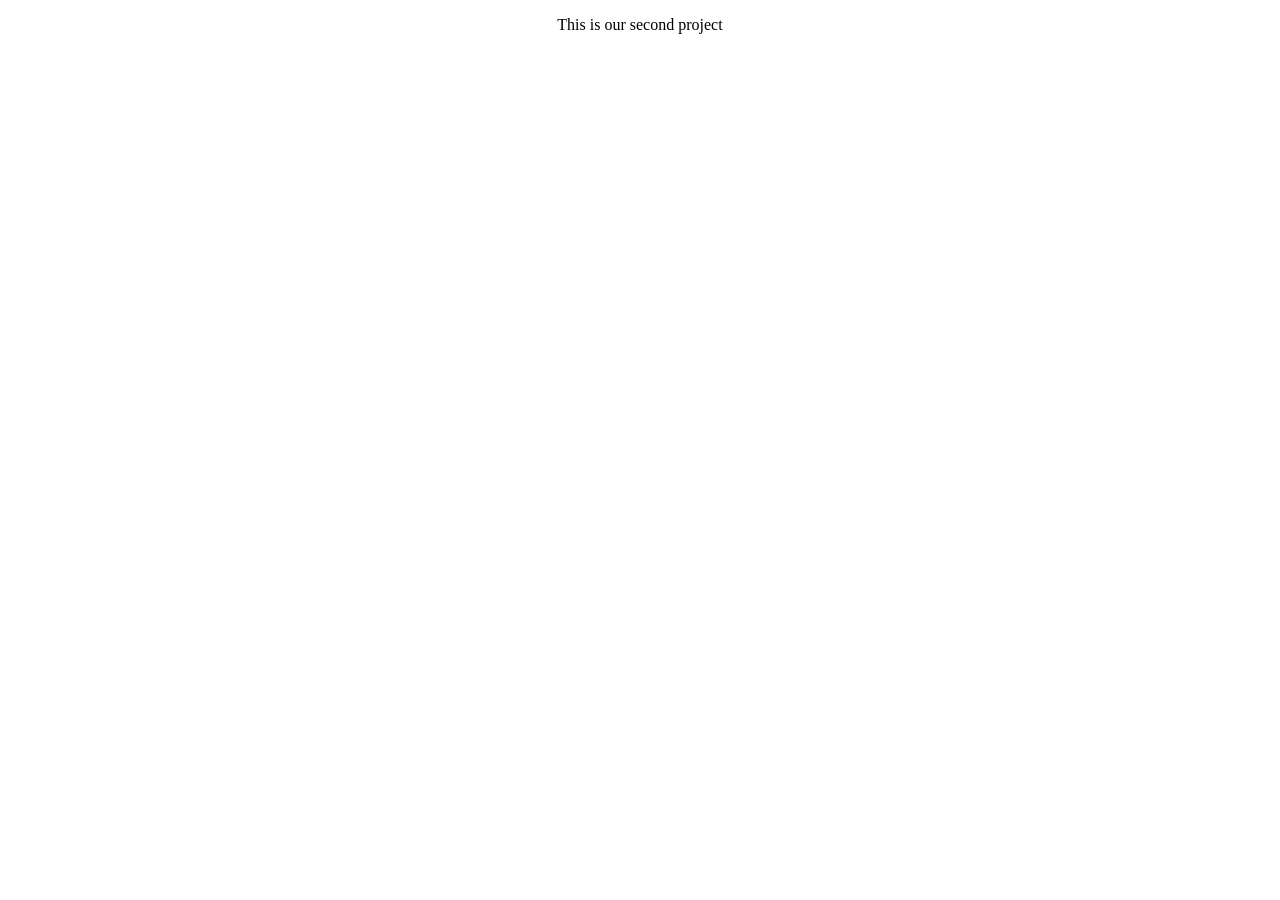
==== index.html @ d91df0c2 "Project2" ====
<!DOCTYPE html>
<html lang="en">
<head>
         <meta charset="UTF-8">
         <meta name="viewport" content="width=device-width, initial-scale=1.0">
         <title>Restarurant project</title>
         <style>
                  p{
                           color:black;
                           background-color: white;
                           text-align: center;
                          
                  }
         </style>
</head>
<body>
 <div class="Restarurant">
         <p>This is our second project </p>
 </div>  
</body>
</html>
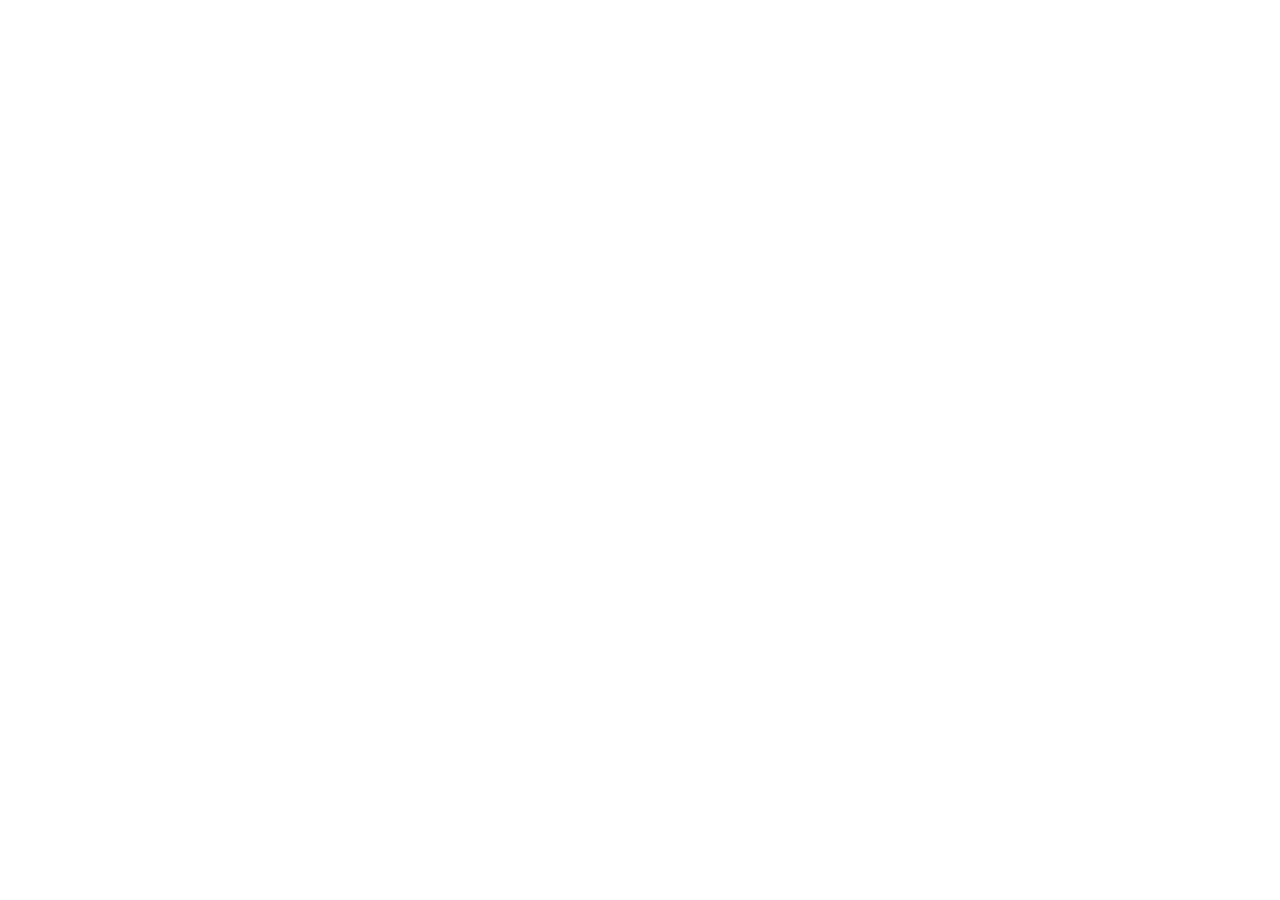
==== commit 48ab7b06: "css only" ====
--- a/index.html
+++ b/index.html
@@ -3,19 +3,13 @@
 <head>
          <meta charset="UTF-8">
          <meta name="viewport" content="width=device-width, initial-scale=1.0">
-         <title>Restarurant project</title>
-         <style>
-                  p{
-                           color:black;
-                           background-color: white;
-                           text-align: center;
-                          
-                  }
-         </style>
+         <title>Document</title>
+         <link rel="stylesheet" href="style.css">
+         <link rel="stylesheet" href="index.css">
+         
+        
 </head>
 <body>
- <div class="Restarurant">
-         <p>This is our second project </p>
- </div>  
+         
 </body>
 </html>
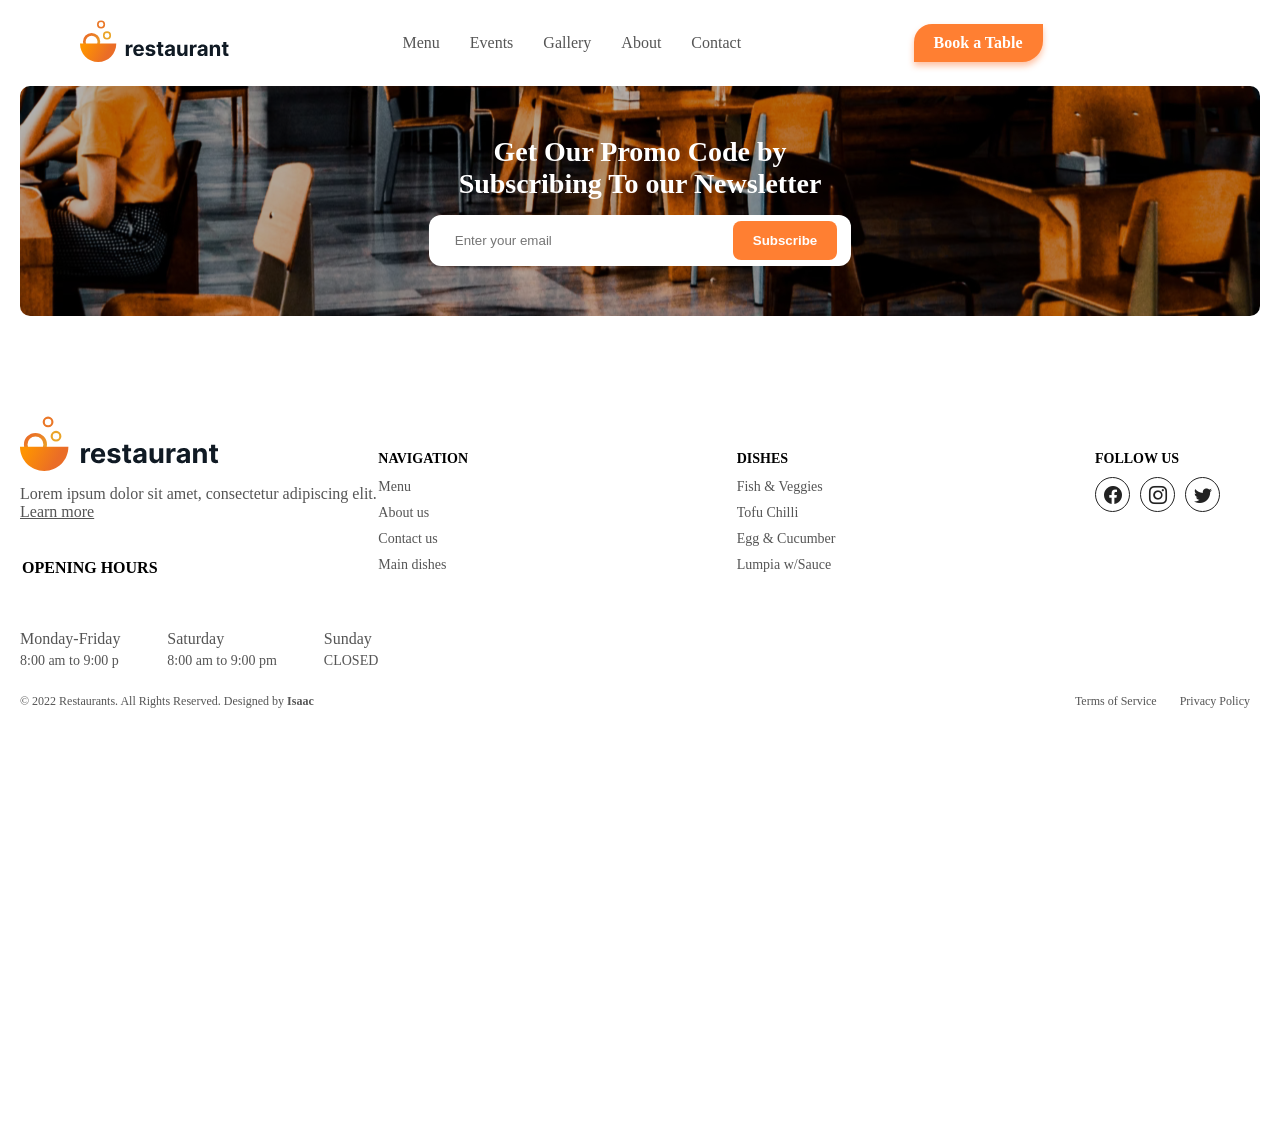
==== commit 6adba0da: "headerand footer" ====
--- a/index.html
+++ b/index.html
@@ -1,15 +1,142 @@
 <!DOCTYPE html>
 <html lang="en">
 <head>
-         <meta charset="UTF-8">
-         <meta name="viewport" content="width=device-width, initial-scale=1.0">
-         <title>Document</title>
-         <link rel="stylesheet" href="style.css">
-         <link rel="stylesheet" href="index.css">
-         
-        
+    <meta charset="UTF-8">
+    <meta name="viewport" content="width=device-width, initial-scale=1.0">
+    <title>Restaurant Landing Page</title>
+   <link rel="stylesheet" href="assests/css/index.css">
+   <link rel="stylesheet" href="assests/css/style.css">
+   <link rel="stylesheet" href="https://cdn.jsdelivr.net/npm/bootstrap-icons/font/bootstrap-icons.css">
+   <script src="main.js"></script>
+
+   
 </head>
 <body>
-         
-</body>
-</html>+
+    <!-- HEADER -->
+    <header>
+        <div class="logo"><img src="assests/images/main.svg" alt="Restaurant"></div>
+        <nav>
+            <ul class="nav-links">
+                <li><a href="#javascript:void(0)">Menu</a></li>
+                <li><a href="#javascript:void(0)">Events</a></li>
+                <li><a href="#javascript:void(0)">Gallery</a></li>
+                <li><a href="#javascript:void(0)">About</a></li>
+                <li><a href="#javascript:void(0)">Contact</a></li>
+            </ul>
+        </nav>
+        <a href="#javascript:void(0)" class="btn btn-primary">Book a Table</a>
+
+        <!--************ Mobile Menu Icon ke liye ************ -->
+        <div class="menu-icon">
+            <i class="fas fa-bars"></i>
+        </div>
+    </header>
+
+    <!-- ********styling the main section ********************* -->
+   <!-- <main class="container "> <section class="section1">
+    <div class="section1-content">
+        <h1>We provide the <br> best food for you</h1>
+        <p>Lorem ipsum dolor sit amet, consectetur adipiscing elit.</p>
+        <div class="btn">
+            <a href="#javascript:void(0)" class="btn btn-secondary">Menu</a>
+            <a href="#javascript:void(0)" class="btn btn-primary">Book a Table</a>
+        </div>
+        <div class="social-icons">
+            <i class="fab fa-facebook"></i>
+            <i class="fab fa-instagram"></i>
+            <i class="fab fa-twitter"></i>
+        </div>
+    </div>
+    <div class="section1-image">
+        <img src="assests/images/firstone.svg" alt="Restaurant Interior">
+    </div>
+</section>
+
+<section class="special-dishes">
+    <h2>Our Special Dishes</h2>
+    <p>Lorem ipsum dolor sit amet, consectetur adipiscing elit.</p>
+    <div class="dishes-container">
+        <div class="dish"><img src="assests/images/lumpiaandsauce.svg" alt="Dish 1"><span>$12</span></div>
+        <div class="dish"><img src="assests/images/fishandveggies.svg" alt="Dish 2"><span>$12</span></div>
+        <div class="dish"><img src="assests/images/tofuchilli.svg" alt="Dish 3"><span>$12</span></div>
+        <div class="dish"><img src="assests/images/eggandcucumber.svg" alt="Dish 3"><span>$12</span></div>
+    </div>
+</section>
+   </main>
+   ************************ footer ke liye  *******************************************-->
+
+            <footer class="footer-container"> 
+                <div class="advertise-content">
+                    <h2>Get Our Promo Code by <br> Subscribing To our Newsletter</h2>
+                    <form class="subscribe-form">
+                        <input type="email" placeholder="Enter your email" required>
+                        <button type="submit">Subscribe</button>
+                    </form>
+                </div>
+            </section>
+            <div class="footer-content">
+                <div class="footer-about">
+                    <img src="assests/images/main.svg" alt="Restaurant Logo" class="footer-logo">
+                    <p>Lorem ipsum dolor sit amet, consectetur adipiscing elit.  <a href="#javascript:void(0)">Learn more</a></p>
+                    
+                    <h4>OPENING HOURS</h4>
+                    <div class="opening-hours">
+                        <div>
+                            <p>Monday-Friday</p>
+                            <P2> 8:00 am to 9:00 p</P2>
+                        </div>
+                        <div>
+                            <p>Saturday</p> 
+                             <p2>8:00 am to 9:00 pm</p2> 
+                        </div>
+                        <div>
+                            <p>Sunday</p>
+                            <p2>CLOSED</p2> 
+                               
+                        </div>
+                    </div>
+                    
+            
+                </div>
+
+                <div class="footer-ele  footer-links">
+                    <h4>NAVIGATION</h4>
+                    <ul>
+                        <li><a href="#javascript:void(0)">Menu</a></li>
+                        <li><a href="#javascript:void(0)">About us</a></li>
+                        <li><a href="#javascript:void(0)">Contact us</a></li>
+                        <li><a href="#javascript:void(0)">Main dishes</a></li>
+                    </ul>
+                </div>
+    
+                <div class="footer-ele  footer-links">
+                    <h4>DISHES</h4>
+                    <ul>
+                        <li><a href="#javascript:void(0)">Fish & Veggies</a></li>
+                        <li><a href="#javascript:void(0)">Tofu Chilli</a></li>
+                        <li><a href="#javascript:void(0)">Egg & Cucumber</a></li>
+                        <li><a href="#javascript:void(0)">Lumpia w/Sauce</a></li>
+                    </ul>
+                </div>
+    
+                <div class="footer-ele  social">
+                    <h4>FOLLOW US</h4>
+                    <div class="social-icons">
+                        <i class="bi bi-facebook"></i>
+                        <i class="bi bi-instagram"></i>
+                        <i class="bi bi-twitter"></i>
+                    </div>
+                </div>
+            </div>
+            <div class="footer-paragraph">
+                <p>&copy; 2022 Restaurants. All Rights Reserved. Designed by <strong>Isaac</strong> </p>
+                <p>
+                    <a href="#javascript:void(0)">Terms of Service</a>  
+                    <a href="#javascript:void(0)">Privacy Policy</a>
+                </p>
+            </div>
+        </footer>
+    </div>
+    
+    
--- a/assests/css/index.css
+++ b/assests/css/index.css
@@ -0,0 +1,108 @@
+@import url('https://fonts.googleapis.com/css2?family=David+Libre:wght@400;500;700&family=Inter:wght@100;200;300;400;500;600;700;800;900&display=swap');
+
+*{
+         margin: 0;
+         padding: 0;
+         box-sizing: border-box;
+}
+:root{
+         
+                  --h1:70px;
+                  --h2:60px;
+                  --h3:50px;
+                 
+
+
+                  --p1:16px;
+                  --p2:13px;
+                  --p3:14px;
+                  --p4:21px;
+                  
+               /* use of font */
+                  --primary-font: 'Inter', sans-serif;  
+                  --secondary-font: 'David Libre', serif;
+                  /* styles for color  */
+                  --primary-color: #ff7f32;
+                  --secondary-color: #222;
+                  --accent-color: #fff;
+                  --background-color: #f8f8f8;
+                  --text-color: #555;
+                
+              }
+         
+/* style for headings  */
+h1{
+    font-size: var(--h1);
+    font-weight: 700;
+   
+}         
+h2{
+    font-size: var(--h2);
+    font-weight: 600;
+} 
+h3{
+    font-size: var(--h3);
+    font-weight: 700;
+}             
+h4{
+    font-size: var(--h4);
+    font-weight: 600;
+}  
+  
+
+
+ /* style for button */
+.btn {
+    padding: 10px 20px;
+    border-radius: var(--border-radius);
+    text-decoration: none;
+    font-weight: bold;
+}
+
+.btn-primary {
+    background-color: var(--primary-color);
+    color: var(--accent-color);
+}
+
+.btn-secondary {
+    background-color: var(--secondary-color);
+    color: var(--accent-color);
+}
+
+/* mobile view ke liye  */
+@media (max-width: 768px) {
+    .opening-hours {
+        flex-direction: column ;
+    }
+    header {
+        flex-direction: column;
+        padding: 10px 20px;
+    }
+
+    .nav-links {
+        flex-direction: column;
+        align-items: center;
+        gap: 10px;
+    }
+
+    .btn {
+        width: 100%;
+        text-align: center;
+    }
+}   
+/* Mobile ke liye */
+@media (max-width: 768px) {
+    .footer-content {
+        flex-direction: column;
+        text-align: center;
+    }
+
+    .footer-about img {
+        width: 100px;
+    }
+
+    .footer-paragraph {
+        flex-direction: column;
+        gap: 10px;
+    }
+}        
--- a/assests/css/style.css
+++ b/assests/css/style.css
@@ -0,0 +1,292 @@
+
+header {
+         display: flex;
+         justify-content: space-between;
+         align-items: center;
+         padding: 20px 80px;
+         background: var(--accent-color);
+         width: 100%;
+         top: 0;
+         left: 0;
+
+     }
+     
+     .logo img {
+         width: 150px;
+     }
+     
+     .nav-links {
+         display: flex;
+         list-style: none;
+     }
+     
+     .nav-links li {
+         margin: 0 15px;
+     }
+     
+     .nav-links a {
+         text-decoration: none;
+         color:var(--text-color);
+         font-size: 16px;
+         font-weight: 500;
+         transition: 0.3s;
+     }
+     
+     .nav-links a:hover {
+         color: var(--primary-color);
+     }
+     
+     .btn {
+         padding: 10px 20px;
+         text-decoration: none;
+         font-weight: 600;
+         border-radius: 18px 0px 21px 0px;
+         transition: 0.3s;
+     }
+     
+     .btn-primary {
+         background: var(--primary-color);
+         color:var(--accent-color);
+         box-shadow: 0px 4px 6px rgba(255, 103, 27, 0.4);
+     }
+     
+     .btn-primary:hover {
+         background: var(--primary-color);
+     }
+     
+     .btn-dark {
+         background: var(--secondary-color);
+         color:var(--accent-color);
+     }
+     
+     .btn-dark:hover {
+         background:var(--text-color);
+     }
+
+     /************************************* footer section************************** */
+/* Footer Main Container */
+footer{
+    padding-bottom: 400px;
+}
+.footer-container{
+    padding: 0 20px;
+    max-width: 1400px;
+    margin: 0 auto;
+
+}
+
+/*  Advertise Section */
+.advertise-content {
+    width: 100%;
+    height: 100%;
+    background: url('/assests/images/backgroundimg.svg') no-repeat center center/cover;
+    padding: 50px 20px;
+    text-align: center;
+    border-radius: 10px;
+    color: var(--accent-color);
+    display: flex;
+    justify-content: center;
+    align-items: center;
+    flex-direction: column;
+    
+}
+
+.advertise-content h2 {
+    font-size: 28px;
+    font-weight: bold;
+    margin-bottom: 15px;
+    
+   
+}
+/*  Subscription */
+.subscribe-form {
+    background: white;
+    padding: 6px 14px;
+    border-radius: 12px;
+    display: flex;
+    justify-content: center;
+    align-items: center;
+    gap: 10px;
+}
+
+.subscribe-form input {
+    padding: 12px;
+    width: 280px;
+    border: none;
+    border-radius: 20px;
+    outline: none;
+}
+
+.subscribe-form button {
+    background-color:var(--primary-color);
+    color:var(--accent-color);
+    padding: 12px 20px;
+    border: none;
+    border-radius: 8px;
+    font-weight: bold;
+    cursor: pointer;
+}
+
+/* **************** Footer Content ***************/
+.footer-content {
+    max-width: 1200px;
+    display: flex;
+    justify-content: space-between;
+    flex-wrap: wrap;
+     padding: 100px 0px; 
+     padding-bottom: 5px;
+    left: 600px;
+    overflow: hidden;
+}
+.footer-content::before{
+    content: '';
+    position: absolute;
+    background: url('/assests/images/footer1bg.svg');
+    width: 730px;
+    height: 600px;
+    top: 56%;
+    transform: rotate(-4deg);
+    background-position: center;
+    background-repeat: no-repeat;
+    background-size: contain;
+    right: 0;
+
+}
+
+
+/*******************  Footer About Section *********************/
+.footer-about {
+    flex: 1;
+    min-width: 250px;
+   
+
+}
+.footer-ele{
+    padding-top: 35px;
+}
+
+.footer-about img {
+    width: 200px;
+    margin-bottom: 10px;
+}
+.footer-about h4{
+    padding: 28px 2px;
+}
+.footer-about p {
+    font-size: 16px;
+    color: var(--text-color);
+    margin-bottom: 10px;
+}
+.footer-about p a{
+    color: var(--text-color);
+}
+.opening-hours {
+    display: flex;
+    justify-content: space-between;
+    gap: 8px;
+    padding: 20px 0;
+}
+
+.opening-hours h4 {
+    font-size: 16px;
+    font-weight: bold;
+    color:var(--secondary-color);
+    margin-bottom: 10px;
+}
+
+.opening-hours div {
+    font-size: 14px;
+    color:var(--text-color);
+}
+
+.opening-hours p {
+    margin: 5px 0;
+    font-weight: 400;
+}
+
+.opening-hours p span {
+    margin-right: 10px; 
+}
+
+.opening-hours p:last-child {
+    font-weight: bold;
+}
+
+
+
+
+/*  Footer Links */
+.footer-links {
+    flex: 1;
+    min-width: 180px;
+    padding-bottom: 35px;
+}
+
+.footer-links h4 {
+    font-size: 14px;
+    font-weight: bold;
+    margin-bottom: 10px;
+}
+
+.footer-links ul {
+    list-style: none;
+    padding: 0;
+}
+
+.footer-links ul li {
+    margin-bottom: 8px;
+}
+
+.footer-links ul li a {
+    text-decoration: none;
+    color: var(--text-color);
+    font-size: 14px;
+}
+
+/*  Social Media Icons */
+.footer-social {
+    flex: 1;
+    min-width: 150px;
+}
+
+.social h4 {
+    font-size: 14px;
+    font-weight: bold;
+    margin-bottom: 10px;
+}
+
+.social .social-icons {
+    display: flex;
+    gap: 10px;
+}
+
+.social i {
+    font-size: 18px;
+    border: 1px solid var(--secondary-color);
+    border-radius: 50%;
+    padding: 8px;
+    width: 35px;
+    height: 35px;
+    text-align: center;
+    line-height: 20px;
+    color: var(--secondary-color);
+    cursor: pointer;
+}
+
+/*  Footer Bottom */
+.footer-paragraph {
+    display: flex;
+   align-items: center;
+   justify-content: space-between;
+    font-size: 12px;
+    color: var(--text-color);
+    gap: 10px;
+    /* margin-bottom: 200px; */
+}
+
+.footer-paragraph a {
+    text-decoration: none;
+    color:var(--text-color);
+    margin: 0 10px;
+    gap: 80px;
+}
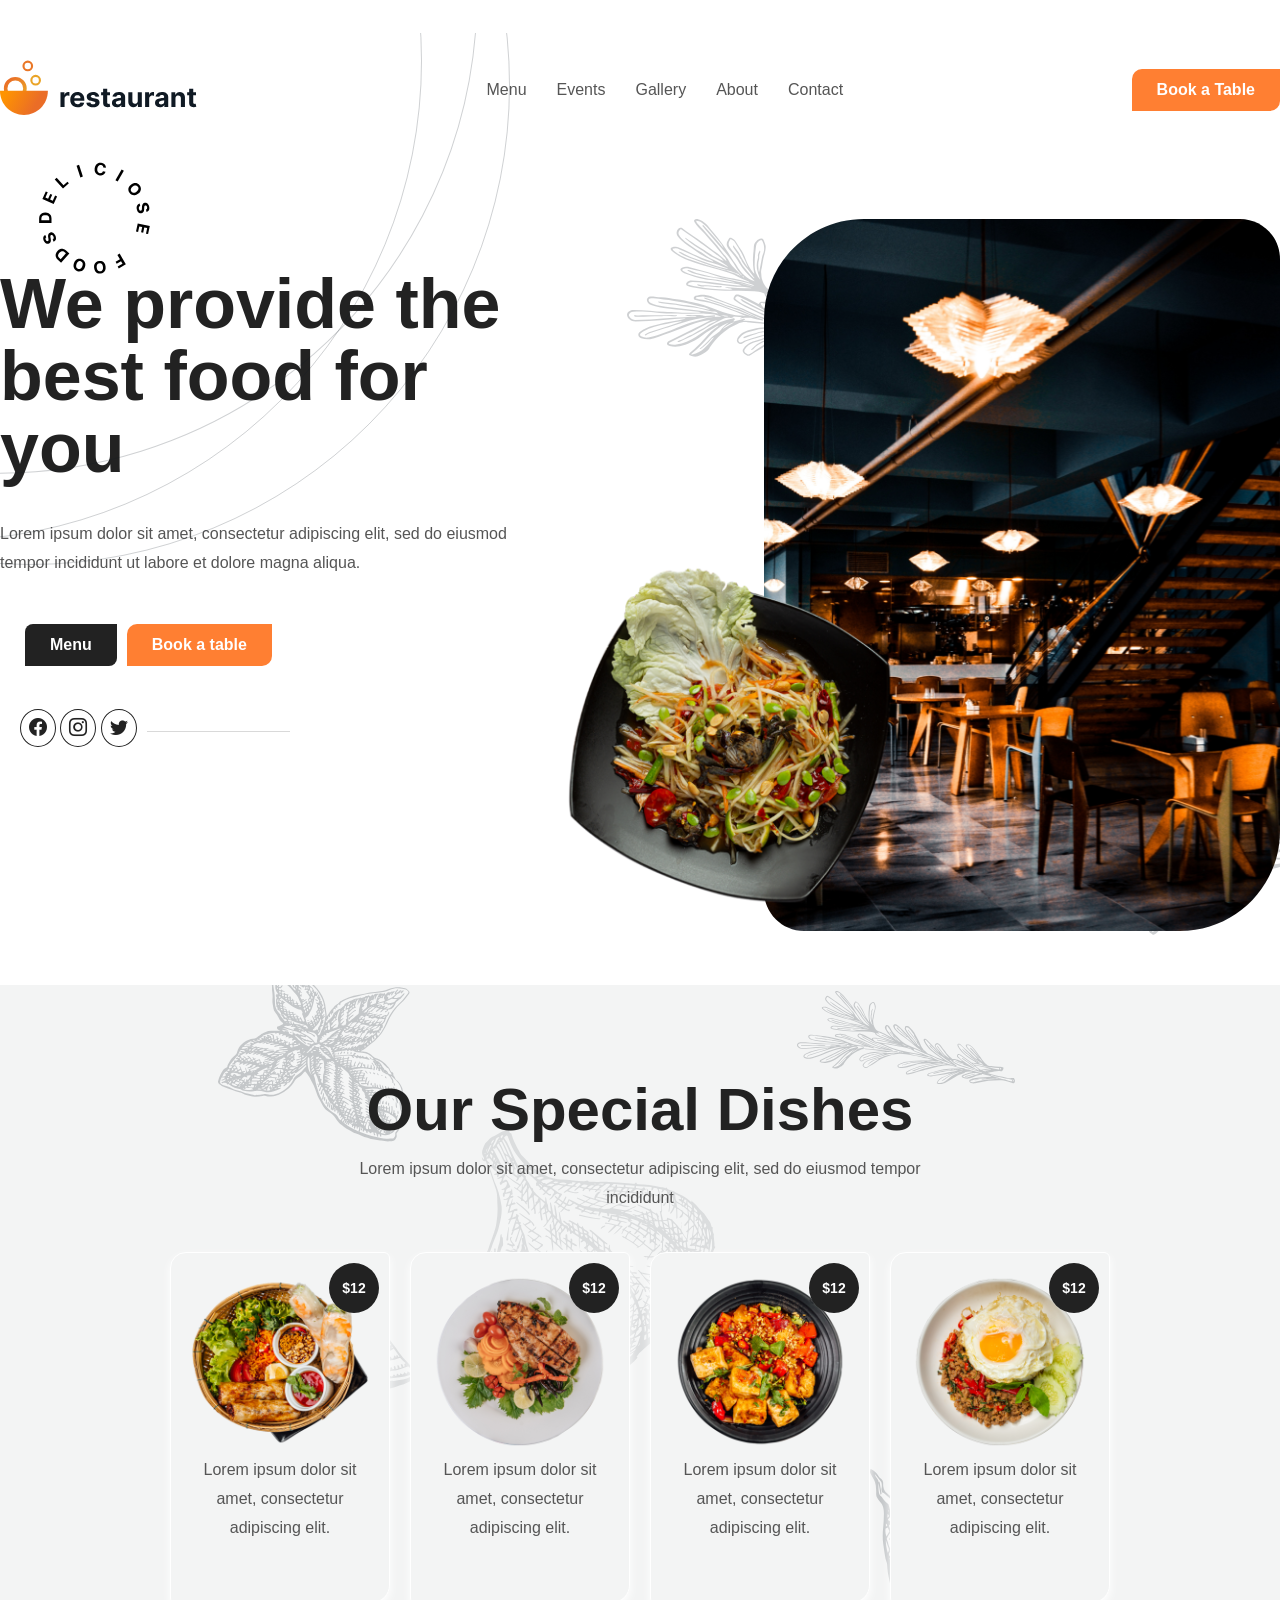
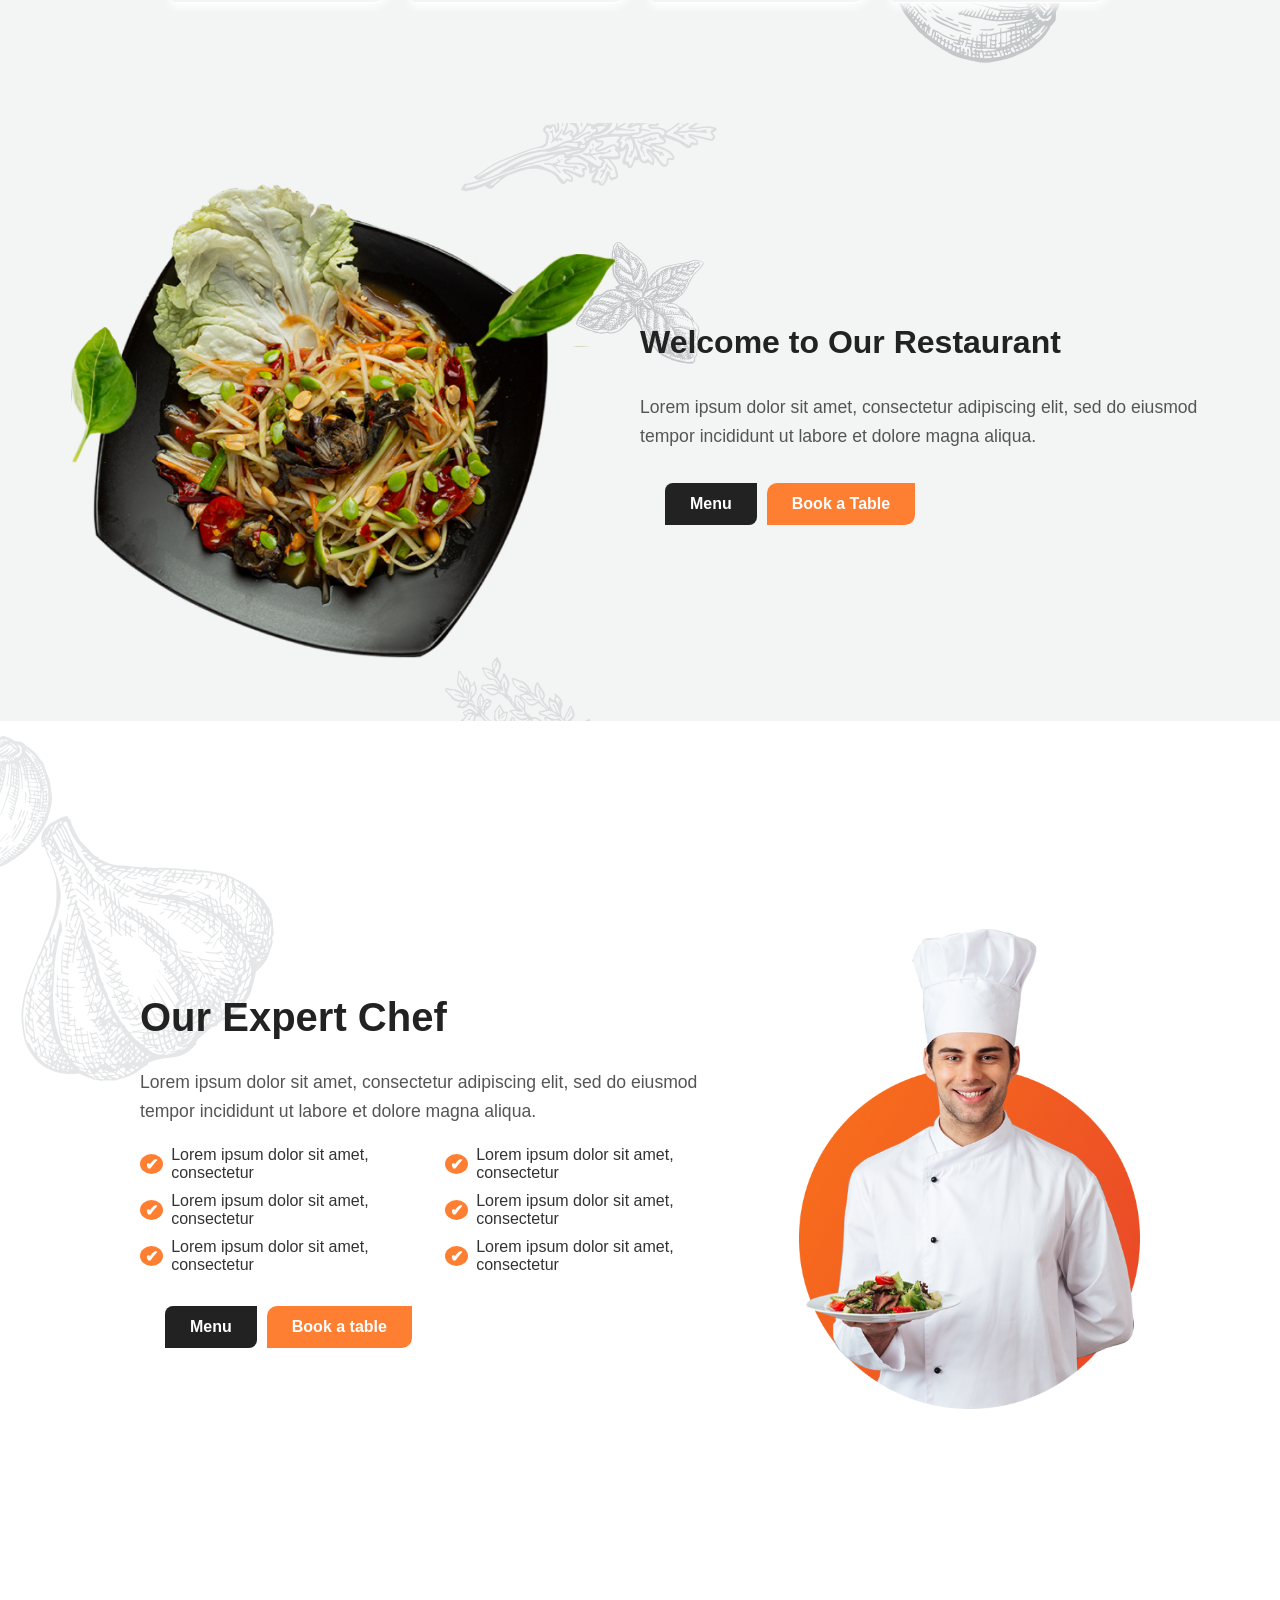
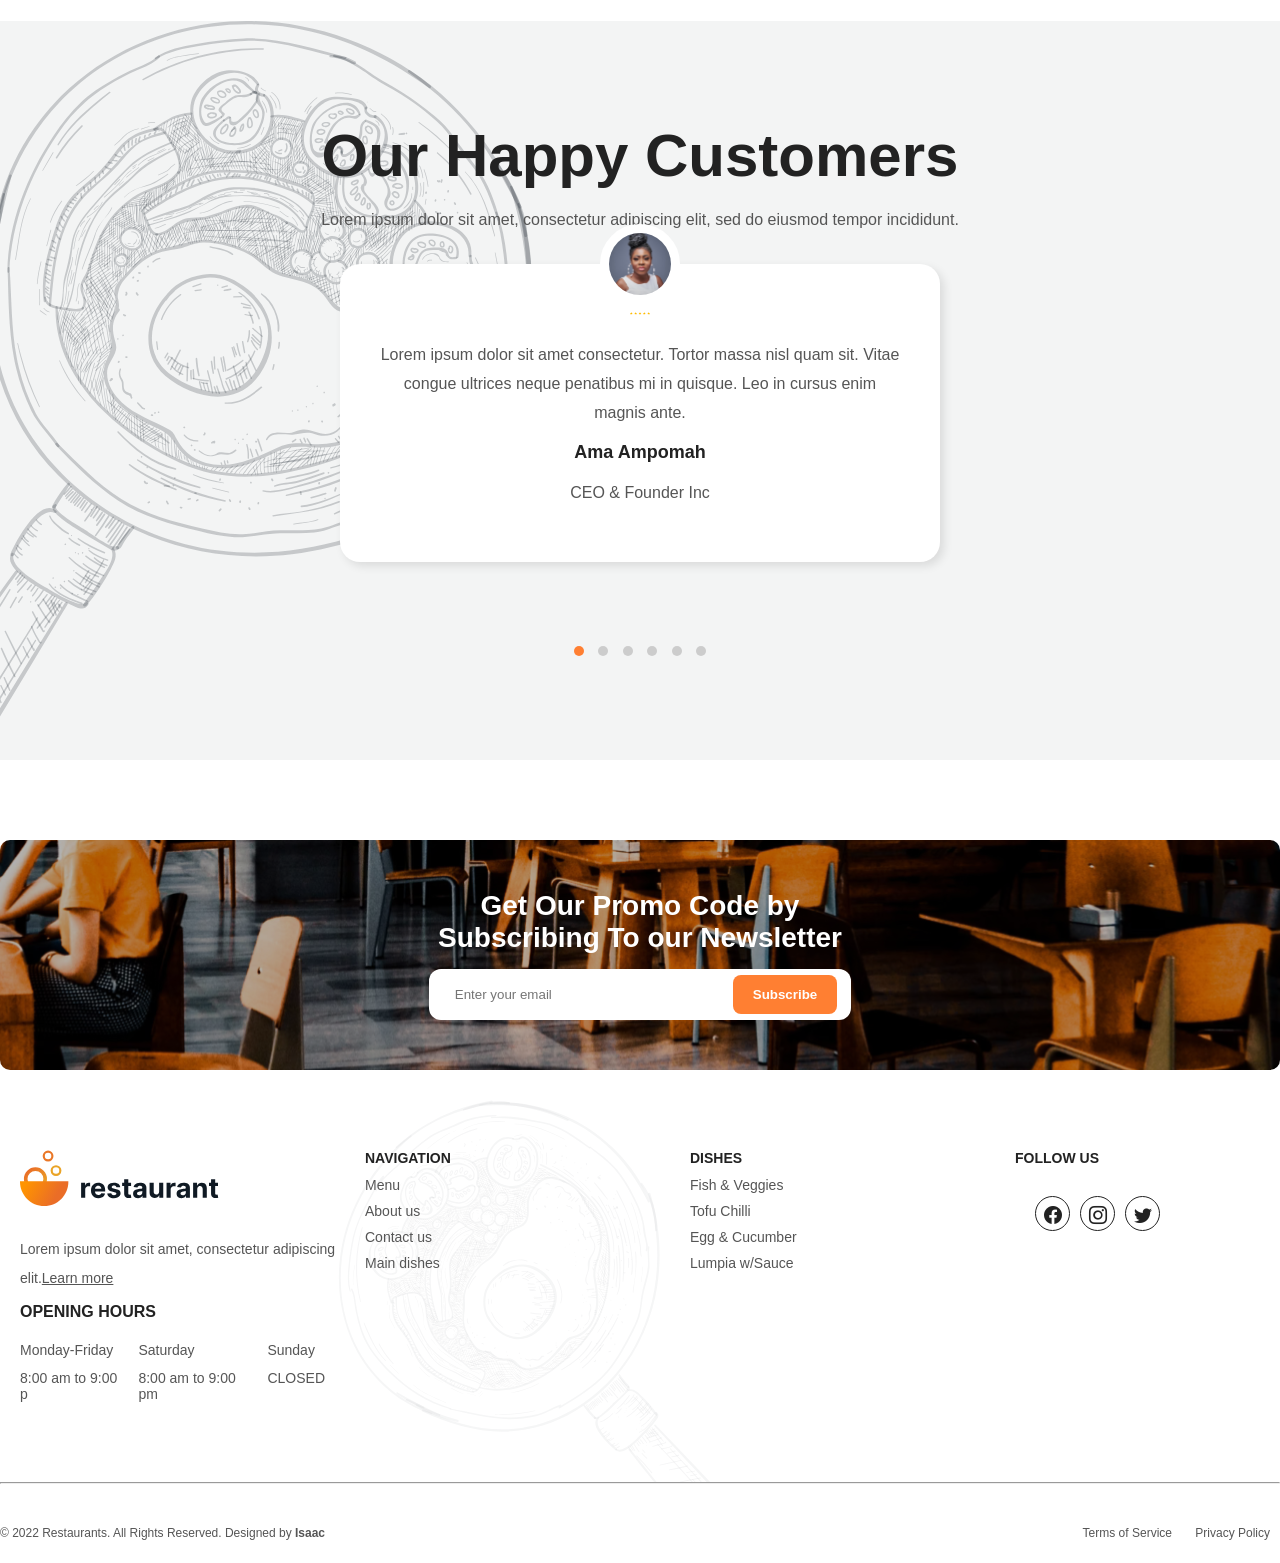
==== commit 48a76bbc: "overallcode" ====
--- a/index.html
+++ b/index.html
@@ -4,18 +4,21 @@
     <meta charset="UTF-8">
     <meta name="viewport" content="width=device-width, initial-scale=1.0">
     <title>Restaurant Landing Page</title>
-   <link rel="stylesheet" href="assests/css/index.css">
-   <link rel="stylesheet" href="assests/css/style.css">
-   <link rel="stylesheet" href="https://cdn.jsdelivr.net/npm/bootstrap-icons/font/bootstrap-icons.css">
-   <script src="main.js"></script>
-
-   
+    <link rel="stylesheet" href="assests/css/index.css">
+    <link rel="stylesheet" href="assests/css/style.css">
+    <link rel="stylesheet" href="https://cdn.jsdelivr.net/npm/bootstrap-icons/font/bootstrap-icons.css">
+    <script src="main.js"></script>
 </head>
 <body>
-
-    <!-- HEADER -->
-    <header>
-        <div class="logo"><img src="assests/images/main.svg" alt="Restaurant"></div>
+    <div class="body-image">
+        <img src="assests/images/bodypic.svg" alt="bodylining">
+    
+    </div>
+    <div class="secondone">
+        <img src="assests/images/deliciouslogo.svg" alt="deliciousimg">
+    </div>
+    <header class="container">
+        <div class="firstlogo"><img src="assests/images/main.svg" alt="Restaurantlogo"> </div>
         <nav>
             <ul class="nav-links">
                 <li><a href="#javascript:void(0)">Menu</a></li>
@@ -27,116 +30,242 @@
         </nav>
         <a href="#javascript:void(0)" class="btn btn-primary">Book a Table</a>
 
-        <!--************ Mobile Menu Icon ke liye ************ -->
-        <div class="menu-icon">
-            <i class="fas fa-bars"></i>
-        </div>
     </header>
-
-    <!-- ********styling the main section ********************* -->
-   <!-- <main class="container "> <section class="section1">
-    <div class="section1-content">
-        <h1>We provide the <br> best food for you</h1>
-        <p>Lorem ipsum dolor sit amet, consectetur adipiscing elit.</p>
-        <div class="btn">
-            <a href="#javascript:void(0)" class="btn btn-secondary">Menu</a>
-            <a href="#javascript:void(0)" class="btn btn-primary">Book a Table</a>
-        </div>
-        <div class="social-icons">
-            <i class="fab fa-facebook"></i>
-            <i class="fab fa-instagram"></i>
-            <i class="fab fa-twitter"></i>
-        </div>
-    </div>
-    <div class="section1-image">
-        <img src="assests/images/firstone.svg" alt="Restaurant Interior">
+     <!--************ Mobile Menu Icon ke liye ************ -->
+     <div class="menu-icon">
+        <i class="fas fa-bars"></i>
+
+       
+<!-- main ke liye  -->
+<!-- Main Container -->
+<main>
+    <div class="bgi-sec-1">
+         <div class="container">
+         <section class="section1">
+        <div class="content">
+            <h1>We provide the <span class="highlight">best food for you</span></h1>
+            <p>Lorem ipsum dolor sit amet, consectetur adipiscing elit, 
+            sed do eiusmod tempor incididunt ut labore et dolore magna aliqua.</p>
+            
+            <div class="btn">
+                <a href="#" class="btn btn-secondary">Menu</a>
+                <a href="#" class="btn btn-primary">Book a table</a>
+            </div>
+
+            <div class="social-icons">
+                <div class="social-icons-upper">
+                    <i class="bi bi-facebook"></i>
+                    <i class="bi bi-instagram"></i>
+                    <i class="bi bi-twitter"></i>
+                </div>
+                <div class="social-icons-lower">
+                    <img src="assests/images/Line 1 (1).svg" alt="">
+                </div>
+               
+            </div>
+        </div>
+
+        <!-- Right Section (Image) -->
+        <div class="image-section">
+            <div class="image-section-1">
+            <img src="assests/images/firstone.svg" alt="Restaurant Interior" class="restaurant-img">
+            </div>
+        </div>
+         </section>
+          </div>
+     </div>
+    <section class="combine-class">
+        <section class="section2">
+            <div  class="special-dishes">
+                  <h2>Our Special Dishes</h2>
+            <p>Lorem ipsum dolor sit amet, consectetur adipiscing elit, sed do eiusmod tempor incididunt</p>
+            <div class="dishes-container">
+                <div class="dish">
+                    <img src="assests/images/lumpiaandsauce.svg" alt="Dish 1">
+                    <span>$12</span>
+                    <p>Lorem ipsum dolor sit amet, consectetur adipiscing elit.</p>
+                </div>
+                <div class="dish">
+                    <img src="assests/images/fishandveggies.svg" alt="Dish 2">
+                    <span>$12</span>
+                    <p>Lorem ipsum dolor sit amet, consectetur adipiscing elit.</p>
+                </div>
+                <div class="dish">
+                    <img src="assests/images/tofuchilli.svg" alt="Dish 3">
+                    <span>$12</span>
+                    <p>Lorem ipsum dolor sit amet, consectetur adipiscing elit.</p>
+                </div>
+                <div class="dish">
+                    <img src="assests/images/eggandcucumber.svg" alt="Dish 4">
+                    <span>$12</span>
+                    <p>Lorem ipsum dolor sit amet, consectetur adipiscing elit.</p>
+                </div>
+            </div>
+            
+        </section>
+    <!-- section3 -->
+    <section class="section3">
+            <div class="section-container">
+                <div class="image-container">
+                    <img src="assests/images/welcomedish.svg" alt="Delicious Dish">
+                </div>
+                <div class="text-container">
+                    <h1>Welcome to Our Restaurant</h1>
+                    <p>Lorem ipsum dolor sit amet, consectetur adipiscing elit, sed do eiusmod tempor incididunt ut labore et dolore magna aliqua.</p>
+                    <div class="btn">
+                        <a href="#javascript:void(0)" class="btn btn-secondary">Menu</a>
+                        <a href="#javascript:void(0)" class="btn btn-primary">Book a Table</a></div>
+                      
+                    </div>
+                </div>
+            </div>
+    </section>
+    </section>
+
+<!--  chefffff section section  -->
+<section class="chef-section">
+    <div class="chef-container">
+        <div class="text-content">
+            <h1>Our Expert Chef</h1>
+            <p>Lorem ipsum dolor sit amet, consectetur adipiscing elit, sed do eiusmod tempor incididunt ut labore et dolore magna aliqua.</p>
+            
+            <div class="features">
+                <div class="feature-item">
+                    <span class="check-icon">✔</span> Lorem ipsum dolor sit amet, consectetur
+                </div>
+                <div class="feature-item">
+                    <span class="check-icon">✔</span> Lorem ipsum dolor sit amet, consectetur
+                </div>
+                <div class="feature-item">
+                    <span class="check-icon">✔</span> Lorem ipsum dolor sit amet, consectetur
+                </div>
+                <div class="feature-item">
+                    <span class="check-icon">✔</span> Lorem ipsum dolor sit amet, consectetur
+                </div>
+                <div class="feature-item">
+                    <span class="check-icon">✔</span> Lorem ipsum dolor sit amet, consectetur
+                </div>
+                <div class="feature-item">
+                    <span class="check-icon">✔</span> Lorem ipsum dolor sit amet, consectetur
+                </div>
+            </div>
+
+            <div class="btn">
+                <a href="#" class="btn btn-secondary">Menu</a>
+                <a href="#" class="btn btn-primary">Book a table</a>
+            </div>
+        </div>
+
+        <div class="chef-image">
+            <img src="assests/images/chef 1.svg" alt="Expert Chef">
+        </div>
+        </div>
     </div>
 </section>
 
-<section class="special-dishes">
-    <h2>Our Special Dishes</h2>
-    <p>Lorem ipsum dolor sit amet, consectetur adipiscing elit.</p>
-    <div class="dishes-container">
-        <div class="dish"><img src="assests/images/lumpiaandsauce.svg" alt="Dish 1"><span>$12</span></div>
-        <div class="dish"><img src="assests/images/fishandveggies.svg" alt="Dish 2"><span>$12</span></div>
-        <div class="dish"><img src="assests/images/tofuchilli.svg" alt="Dish 3"><span>$12</span></div>
-        <div class="dish"><img src="assests/images/eggandcucumber.svg" alt="Dish 3"><span>$12</span></div>
-    </div>
-</section>
-   </main>
-   ************************ footer ke liye  *******************************************-->
-
-            <footer class="footer-container"> 
-                <div class="advertise-content">
-                    <h2>Get Our Promo Code by <br> Subscribing To our Newsletter</h2>
-                    <form class="subscribe-form">
-                        <input type="email" placeholder="Enter your email" required>
-                        <button type="submit">Subscribe</button>
-                    </form>
-                </div>
-            </section>
-            <div class="footer-content">
-                <div class="footer-about">
-                    <img src="assests/images/main.svg" alt="Restaurant Logo" class="footer-logo">
-                    <p>Lorem ipsum dolor sit amet, consectetur adipiscing elit.  <a href="#javascript:void(0)">Learn more</a></p>
-                    
-                    <h4>OPENING HOURS</h4>
-                    <div class="opening-hours">
-                        <div>
-                            <p>Monday-Friday</p>
-                            <P2> 8:00 am to 9:00 p</P2>
-                        </div>
-                        <div>
-                            <p>Saturday</p> 
-                             <p2>8:00 am to 9:00 pm</p2> 
-                        </div>
-                        <div>
-                            <p>Sunday</p>
-                            <p2>CLOSED</p2> 
-                               
-                        </div>
-                    </div>
-                    
-            
-                </div>
-
-                <div class="footer-ele  footer-links">
-                    <h4>NAVIGATION</h4>
-                    <ul>
-                        <li><a href="#javascript:void(0)">Menu</a></li>
-                        <li><a href="#javascript:void(0)">About us</a></li>
-                        <li><a href="#javascript:void(0)">Contact us</a></li>
-                        <li><a href="#javascript:void(0)">Main dishes</a></li>
-                    </ul>
-                </div>
-    
-                <div class="footer-ele  footer-links">
-                    <h4>DISHES</h4>
-                    <ul>
-                        <li><a href="#javascript:void(0)">Fish & Veggies</a></li>
-                        <li><a href="#javascript:void(0)">Tofu Chilli</a></li>
-                        <li><a href="#javascript:void(0)">Egg & Cucumber</a></li>
-                        <li><a href="#javascript:void(0)">Lumpia w/Sauce</a></li>
-                    </ul>
-                </div>
-    
-                <div class="footer-ele  social">
-                    <h4>FOLLOW US</h4>
-                    <div class="social-icons">
-                        <i class="bi bi-facebook"></i>
-                        <i class="bi bi-instagram"></i>
-                        <i class="bi bi-twitter"></i>
-                    </div>
-                </div>
-            </div>
-            <div class="footer-paragraph">
-                <p>&copy; 2022 Restaurants. All Rights Reserved. Designed by <strong>Isaac</strong> </p>
-                <p>
-                    <a href="#javascript:void(0)">Terms of Service</a>  
-                    <a href="#javascript:void(0)">Privacy Policy</a>
-                </p>
-            </div>
-        </footer>
-    </div>
-    
-    +
+<!-- feedback session -->
+ <section class="feedback-section">
+    <div class="testimonial-section">
+        <h2>Our Happy Customers</h2>
+        <p>Lorem ipsum dolor sit amet, consectetur adipiscing elit, sed do eiusmod tempor incididunt.</p>
+        <div class="testimonial-card">
+            <div class="customer-image">
+                <img src="assests/images/person-1.svg" alt="Customer">
+            </div>
+            <div class="testimonial-content">
+                <div class="stars">
+                    <img src="assests/images/Stars.svg" alt="Star Ratings">
+                </div>
+                
+                <p>Lorem ipsum dolor sit amet consectetur. Tortor massa nisl quam sit. Vitae congue ultrices neque penatibus mi in quisque. Leo in cursus enim magnis ante.</p>
+                <h4>Ama Ampomah</h4>
+                <p>CEO & Founder Inc</p>
+            </div>
+        </div>
+        <div class="dots">
+            <span class="dot active"></span>
+            <span class="dot"></span>
+            <span class="dot"></span>
+            <span class="dot"></span>
+            <span class="dot"></span>
+            <span class="dot"></span>
+        </div> 
+ </section>
+</main>
+
+    <!-- footer ke liye  -->
+
+    <footer class="container">
+        <div class="advertise-content">
+            <h2>Get Our Promo Code by <br> Subscribing To our Newsletter</h2>
+            <form class="subscribe-form">
+                <input type="email" placeholder="Enter your email" required>
+                <button type="submit">Subscribe</button>
+            </form>
+        </div>
+        <div class="footer-content">
+            <div class="footer-about">
+                <img src="assests/images/main.svg" alt="Restaurant Logo" class="footer-logo">
+                <p>Lorem ipsum dolor sit amet, consectetur adipiscing elit.<a href="#javascript:void(0)">Learn more</a></p>
+                
+                <h4>OPENING HOURS</h4>
+                <div class="opening-hours">
+                    <div>
+                        <p>Monday-Friday</p>
+                        <P2> 8:00 am to 9:00 p</P2>
+                    </div>
+                    <div>
+                        <p>Saturday</p> 
+                         <p2>8:00 am to 9:00 pm</p2> 
+                    </div>
+                    <div>
+                        <p>Sunday</p>
+                        <p2>CLOSED</p2> 
+                           
+                    </div>
+                </div>
+        
+            </div>
+
+            <div class="footer-ele  footer-links">
+                <h4>NAVIGATION</h4>
+                <ul>
+                    <li><a href="#javascript:void(0)">Menu</a></li>
+                    <li><a href="#javascript:void(0)">About us</a></li>
+                    <li><a href="#javascript:void(0)">Contact us</a></li>
+                    <li><a href="#javascript:void(0)">Main dishes</a></li>
+                </ul>
+            </div>
+
+            <div class="footer-ele  footer-links">
+                <h4>DISHES</h4>
+                <ul>
+                    <li><a href="#javascript:void(0)">Fish & Veggies</a></li>
+                    <li><a href="#javascript:void(0)">Tofu Chilli</a></li>
+                    <li><a href="#javascript:void(0)">Egg & Cucumber</a></li>
+                    <li><a href="#javascript:void(0)">Lumpia w/Sauce</a></li>
+                </ul>
+            </div>
+
+            <div class="footer-ele  social">
+                <h4>FOLLOW US</h4>
+                <div class="social-icons">
+                    <i class="bi bi-facebook"></i>
+                    <i class="bi bi-instagram"></i>
+                    <i class="bi bi-twitter"></i>
+                </div>
+            </div>
+        </div>
+        <hr>
+        <div class="footer-paragraph">
+            <p>&copy; 2022 Restaurants. All Rights Reserved. Designed by <strong>Isaac</strong> </p>
+            <p>
+                <a href="#javascript:void(0)">Terms of Service</a>  
+                <a href="#javascript:void(0)">Privacy Policy</a>
+            </p>
+        </div>
+
+    </footer>
+</body>
+</html>
--- a/assests/css/index.css
+++ b/assests/css/index.css
@@ -4,6 +4,7 @@
          margin: 0;
          padding: 0;
          box-sizing: border-box;
+         
 }
 :root{
          
@@ -21,7 +22,7 @@
                /* use of font */
                   --primary-font: 'Inter', sans-serif;  
                   --secondary-font: 'David Libre', serif;
-                  /* styles for color  */
+             /* styles for color  */
                   --primary-color: #ff7f32;
                   --secondary-color: #222;
                   --accent-color: #fff;
@@ -52,12 +53,16 @@
 
 
  /* style for button */
-.btn {
-    padding: 10px 20px;
-    border-radius: var(--border-radius);
+ .btn {
+    border: none;
+    padding: 12px 25px;
+    font-size: 16px;
+    font-weight: bold;
+    color: var(--accent-color);
+    border-radius: 18px,0px 18px,0px;
     text-decoration: none;
-    font-weight: bold;
-}
+    cursor: pointer;
+ }
 
 .btn-primary {
     background-color: var(--primary-color);
@@ -105,4 +110,88 @@
         flex-direction: column;
         gap: 10px;
     }
-}        +}  
+
+@media (max-width: 768px) {
+    .dishes-container {
+        flex-direction: column;
+        align-items: center;
+    }
+}
+
+@media (max-width: 768px) {
+    .testimonial-section {
+        padding: 40px 10px;
+    }
+    .testimonial-card {
+        padding: 30px;
+    }
+}
+
+
+@media (max-width: 768px) {
+    .testimonial-card {
+        padding: 20px;
+    }
+
+    .testimonial-section {
+        padding: 30px;
+    }
+}
+
+/* Responsive Design multimedia */
+@media (max-width: 1024px) {
+    .section1 {
+        flex-direction: column;
+        align-items: center;
+        text-align: center;
+    }
+    .content {
+        width: 80%;
+    }
+    h1 {
+        font-size: 50px;
+    }
+    .dishes-container {
+        flex-direction: column;
+    }
+}
+
+@media (max-width: 768px) {
+    .nav-links {
+        flex-direction: column;
+        align-items: center;
+    }
+    .nav-links li {
+        margin: 10px 0;
+    }
+    .content {
+        width: 100%;
+    }
+    h1 {
+        font-size: 40px;
+    }
+    .image-container img {
+        max-width: 100%;
+    }
+}
+
+@media (max-width: 480px) {
+    h1 {
+        font-size: 30px;
+        line-height: 1.2;
+    }
+    p {
+        font-size: 14px;
+    }
+    .btn {
+        flex-direction: column;
+    }
+    .footer-content {
+        flex-direction: column;
+        text-align: center;
+    }
+    .social-icons {
+        justify-content: center;
+    }
+}
--- a/assests/css/style.css
+++ b/assests/css/style.css
@@ -1,292 +1,689 @@
-
-header {
-         display: flex;
-         justify-content: space-between;
-         align-items: center;
-         padding: 20px 80px;
-         background: var(--accent-color);
-         width: 100%;
-         top: 0;
-         left: 0;
-
-     }
+body{
+font-family: var(--primary-font);
+ max-width: 100%;
+}
+.body-image {
+    position: absolute;
+     z-index: 1;
+    bottom: 300px;
+    left: 0px;
+    margin-top: 90px;
+    
+   
+}
+.secondone {
+    position: absolute;
+    top: 10px;
+    left: 40px;
+    transform: rotate(-90deg);
+    z-index: 1;
+    margin-top: 150px; 
+}
+.container{
+   
+        max-width: 1400px;
+        margin: 0 auto;
+        width: 100%;
+        padding: 0 auto;
+    }
      
-     .logo img {
-         width: 150px;
-     }
-     
-     .nav-links {
-         display: flex;
-         list-style: none;
-     }
-     
-     .nav-links li {
-         margin: 0 15px;
-     }
-     
-     .nav-links a {
-         text-decoration: none;
-         color:var(--text-color);
-         font-size: 16px;
-         font-weight: 500;
-         transition: 0.3s;
-     }
-     
-     .nav-links a:hover {
-         color: var(--primary-color);
-     }
-     
-     .btn {
-         padding: 10px 20px;
-         text-decoration: none;
-         font-weight: 600;
-         border-radius: 18px 0px 21px 0px;
-         transition: 0.3s;
-     }
-     
-     .btn-primary {
-         background: var(--primary-color);
-         color:var(--accent-color);
-         box-shadow: 0px 4px 6px rgba(255, 103, 27, 0.4);
-     }
-     
-     .btn-primary:hover {
-         background: var(--primary-color);
-     }
-     
-     .btn-dark {
-         background: var(--secondary-color);
-         color:var(--accent-color);
-     }
-     
-     .btn-dark:hover {
-         background:var(--text-color);
-     }
-
-     /************************************* footer section************************** */
-/* Footer Main Container */
-footer{
-    padding-bottom: 400px;
-}
-.footer-container{
-    padding: 0 20px;
-    max-width: 1400px;
-    margin: 0 auto;
-
-}
-
-/*  Advertise Section */
-.advertise-content {
+    header {
+        display: flex;
+        justify-content: space-between;
+        align-items: center;
+        background: var(--accent-color);
+        width: 100%;
+        left: 0;
+        padding-top: 60px;
+        position: relative;
+      
+
+    }
+    .logo img {
+        width: 150px;
+        
+        
+    }
+    
+    .nav-links {
+        display: flex;
+        list-style: none;
+    }
+    
+    .nav-links li {
+        margin: 0 15px;
+    }
+    
+    .nav-links a {
+        text-decoration: none;
+        color:var(--text-color);
+        font-size: 16px;
+        font-weight: 500;
+    }
+    
+    
+    .btn-primary {
+        background: var(--primary-color);
+        color:var(--accent-color);
+       
+    }
+
+/* ========================main ko styling ke liye ======================== */
+
+
+/* **************************************section1*********************************** */
+
+ 
+
+ .section1 {
+    display: flex;
+    align-items: center;
+    justify-content: space-between;
+    margin-top: 100px;
+    color: var(--accent-color);
+   
+}
+.bgi-sec-1{
+     max-width: 100%;
+    
+    background-image: url('/assests/images/coriander.svg'),
+                      url('/assests/images/mint.svg'),
+                       url('/assests/images/thir-img-sec-1.svg');  
+    background-repeat: no-repeat;
+    background-position: 70% -0%, 100% -20% , 105% 100% ;
+    background-size:30%,20%,15%;
+}
+
+/* Left Content Styling */
+.content {
+    width: 45%;
+    display: flex;
+    flex-direction: column;
+    gap: 20px;
+    margin-bottom: 129px;
+}
+
+h1 {
+    font-size: 70px;
+    font-weight: bold;
+    line-height: 72px;
+    color: var(--secondary-color);
+    
+}
+
+.secondline {
+    display: block;
+    color:var(--secondary-color);
+   
+}
+
+p {
+    margin: 15px 0;
+    color: var(--text-color);
+    line-height: 29px;
+   
+    
+}
+.btn{
+    display: flex;
+    justify-content: start;
+    gap: 25px;
+    margin-left: 0px;
+}
+.btn-primary{
+    border-radius: 10px 0px 10px 0;
+}
+.btn-secondary{
+    border-radius: 8px 0 8px 0px;
+}
+
+
+    .social-icons{
+        display: flex;
+        gap: 30px;
+        padding: 20px;
+    }
+  
+
+    .combine-class{
+        background-color: #f3f4f4;
+    }
+/* section2 styling  */
+
+.section2 {
+    background: #f3f4f4; 
+    text-align: center;
+    padding: 60px 20px;
+    margin-top: 50px;
+    padding-top: 90px;
+    background-image: url("/assests/images/mint.svg"), 
+                      url("/assests/images/coriander.svg"),
+                      url('/assests/images/garlicone.svg'),
+                      url('/assests/images/halfcutonion.svg'),
+                      /* url('/assests/images/coriandd.svg'), */
+                      url('/assests/images/garlic.svg')
+                      ;
+    background-repeat: no-repeat;
+    background-position: 20% -5%, 75% 1%,80% 100%,25% 50%,45% 35%;
+    background-size: 15%, 17%,15%,10%,20%;
+}
+
+.special-dishes h2 {
+    font-size: 60px;
+    font-weight: bold;
+    margin-bottom: 10px;
+    color: var(--secondary-color);
+}
+
+.special-dishes p {
+    font-size: 16px;
+    color:var(--text-color);
+    max-width: 600px;
+    margin: 0 auto 40px;
+}
+
+.dishes-container {
+    display: flex;
+    justify-content: center;
+    gap: 20px;
+    flex-wrap: wrap;
+}
+
+.dish {
+    padding: 20px;
+    border-radius: 16px 6px 18px 5px ;
+    text-align: center;
+    width: 220px;
+    box-shadow: 0 4px 10px white;
+    position: relative;
+    border: 1px solid white;
+    background-color: #f3f4f4;
+}
+
+.dish:hover {
+    transform: translateY(-5px);
+    border: 2px solid var(--accent-color); 
+    background:var(--accent-color); 
+}
+
+.dish img {
     width: 100%;
-    height: 100%;
-    background: url('/assests/images/backgroundimg.svg') no-repeat center center/cover;
-    padding: 50px 20px;
+    border-radius: 12px;
+}
+
+.dish span {
+    position: absolute;
+    align-items: center;
+    top: 10px;
+    right: 10px;
+    background:var(--secondary-color);
+    color: var(--accent-color);
+    padding: 6px 12px;
+    border-radius: 50%;
+    width: 50px;
+    height: 50px;
+    font-size: 14px;
+    font-weight: bold;
+    display: flex;
+    align-items: center;
+    justify-content: center;
+}
+
+
+/* section3 */
+
+.section3 {
+    margin-top: 60px;
+    padding-bottom: 80px;
+    justify-content: center;
+    align-items: center;
+    text-align: left;
+    padding: 20px;
+    background-color: #f3f4f4;
+    gap: 30px;
+    background-image: url('/assests/images/mint.svg'),
+                      url('/assests/images/plantone.svg'),
+                     url('/assests/images/garlicone.svg'),
+                     url('/assests/images/plantspecies.svg');
+
+    background-repeat: no-repeat;
+    background-position:50% 25%, 40% 120%, 30% 40%,45% -15% ;
+    background-size:10%,13%,13%,20% ;
+   
+}
+
+
+.section-container {
+    display: flex;
+    align-items: center;
+    padding: 40px;
+    border-radius: 12px;
+  
+}
+
+/* Image Container */
+.image-container {
+    flex: 1;
     text-align: center;
+}
+
+.image-container img {
+    width: 100%;
+    max-width: 550px;
     border-radius: 10px;
-    color: var(--accent-color);
+    display:block;
+}
+
+/* Text Content */
+.text-container {       
+    flex: 1;
+    padding: 20px;
+}
+
+.text-container h1 {
+    font-size: 2rem;
+    color: #222;
+}
+
+
+.text-container p {
+    font-size: 1.1rem;
+    color: #555;
+    margin-bottom: 20px;
+}
+
+/* Buttons */
+.btn {
+    display: flex;
+    gap: 10px;
+}
+
+.chef-section {
     display: flex;
     justify-content: center;
     align-items: center;
-    flex-direction: column;
-    
-}
-
-.advertise-content h2 {
-    font-size: 28px;
+    height: 100vh;
+    text-align: left;
+    padding: 20px;
+    background-image: url('/assests/images/garlic.svg'),
+    url('/assests/images/onegarlic.svg');
+    background-repeat: no-repeat;
+    background-position: 2% 15%,-1% 2%;
+    background-size: 20%,5%;
+}
+
+
+.chef-container {
+    display: flex;
+    align-items: center;
+    max-width: 1000px;
+    width: 100%;
+    gap: 50px;
+}
+
+
+.text-content {
+    flex: 1;
+}
+
+.text-content h1 {
+    font-size: 2.5rem;
+    color: #222;
+}
+
+.text-content p {
+    font-size: 1.1rem;
+    color: var(--text-color);
+    margin-bottom: 20px;
+}
+
+
+.features {
+    display: grid;
+    grid-template-columns: repeat(2, 1fr);
+    gap: 10px;
+    margin-bottom: 20px;
+}
+
+.feature-item {
+    display: flex;
+    align-items: center;
+    font-size: 1rem;
+    color: #333;
+}
+.check-icon {
+    background-color:var(--primary-color); 
+    color: var(--accent-color); 
     font-weight: bold;
-    margin-bottom: 15px;
-    
-   
-}
-/*  Subscription */
-.subscribe-form {
+    margin-right: 8px;
+    display: flex;
+    width: 25px;
+    height: 20px;
+    align-items: center;
+    justify-content: center;
+    border-radius: 50%; 
+    font-size: 16px; 
+}
+
+.image-container {
+    flex: 1;
+    position: relative;
+    display: flex;
+    justify-content: center;
+}
+
+.chef-image {
+    position: relative;
+}
+
+.chef-image img {
+    width: 100%;
+    max-width: 350px;
+    border-radius: 10px;
+    z-index: 2;
+}
+
+.chef-image::before {
+    content: "";
+    position: absolute;
+    width: 280px;
+    height: 280px;
+    border-radius: 50%;
+    top: 50%;
+    left: 50%;
+    transform: translate(-50%, -50%);
+    z-index: 1;
+} 
+
+
+/* last section  feedback section */
+
+.feedback-section{
+    margin-bottom: 80px;
+    background-color:#f3f4f4 ;
+}
+ .testimonial-section {
+    background-image: url('/assests/images/feedbacksection.svg'); 
+    background-size:relative;
+    background-position:2  4%;
+    background-repeat: no-repeat;
+    padding: 100px 20px; 
+    text-align: center; 
+
+} 
+
+
+.testimonial-box {
+    background: none; 
+    box-shadow: none; 
+    border: none; 
+    padding:20px;
+}
+
+.testimonial-section h2 {
+    font-size: 60px;
+    color:var(--secondary-color);
+    margin-bottom: 10px;
+    text-align: center;
+}
+.testimonial-section p {
+    color:var(--text-color);
+    margin-bottom: 30px;
+}
+
+.testimonial-card {
+    background: var(--accent-color);
+    padding: 40px;
+    border-radius: 20px;
+    box-shadow: 4px 4px 10px rgba(0, 0, 0, 0.1);
+    max-width: 600px;
+    margin: auto;
+    position: relative;
+    text-align: center;
+}
+.customer-image img {
+    width: 80px;
+    height: 80px;
+    border-radius: 50%;
+    border: 4px solid white;
+    position: absolute;
+    top: -40px;
+    left: 50%;
+    transform: translateX(-50%);
     background: white;
-    padding: 6px 14px;
-    border-radius: 12px;
-    display: flex;
-    justify-content: center;
-    align-items: center;
-    gap: 10px;
-}
-
-.subscribe-form input {
-    padding: 12px;
-    width: 280px;
-    border: none;
-    border-radius: 20px;
-    outline: none;
-}
-
-.subscribe-form button {
-    background-color:var(--primary-color);
-    color:var(--accent-color);
-    padding: 12px 20px;
-    border: none;
-    border-radius: 8px;
-    font-weight: bold;
-    cursor: pointer;
-}
-
-/* **************** Footer Content ***************/
-.footer-content {
-    max-width: 1200px;
-    display: flex;
-    justify-content: space-between;
-    flex-wrap: wrap;
-     padding: 100px 0px; 
-     padding-bottom: 5px;
-    left: 600px;
-    overflow: hidden;
-}
-.footer-content::before{
-    content: '';
-    position: absolute;
-    background: url('/assests/images/footer1bg.svg');
-    width: 730px;
-    height: 600px;
-    top: 56%;
-    transform: rotate(-4deg);
-    background-position: center;
-    background-repeat: no-repeat;
-    background-size: contain;
-    right: 0;
-
-}
-
-
-/*******************  Footer About Section *********************/
-.footer-about {
-    flex: 1;
-    min-width: 250px;
-   
-
-}
-.footer-ele{
-    padding-top: 35px;
-}
-
-.footer-about img {
-    width: 200px;
-    margin-bottom: 10px;
-}
-.footer-about h4{
-    padding: 28px 2px;
-}
-.footer-about p {
+    padding: 5px;
+}
+
+.stars img {
+    width: 20px;
+    height: auto;
+    margin: 5px;
+}
+
+
+.testimonial-content p {
     font-size: 16px;
     color: var(--text-color);
-    margin-bottom: 10px;
-}
-.footer-about p a{
-    color: var(--text-color);
-}
-.opening-hours {
-    display: flex;
-    justify-content: space-between;
-    gap: 8px;
-    padding: 20px 0;
-}
-
-.opening-hours h4 {
-    font-size: 16px;
-    font-weight: bold;
-    color:var(--secondary-color);
-    margin-bottom: 10px;
-}
-
-.opening-hours div {
-    font-size: 14px;
-    color:var(--text-color);
-}
-
-.opening-hours p {
-    margin: 5px 0;
-    font-weight: 400;
-}
-
-.opening-hours p span {
-    margin-right: 10px; 
-}
-
-.opening-hours p:last-child {
-    font-weight: bold;
-}
-
-
-
-
-/*  Footer Links */
-.footer-links {
-    flex: 1;
-    min-width: 180px;
-    padding-bottom: 35px;
-}
-
-.footer-links h4 {
-    font-size: 14px;
-    font-weight: bold;
-    margin-bottom: 10px;
-}
-
-.footer-links ul {
-    list-style: none;
-    padding: 0;
-}
-
-.footer-links ul li {
-    margin-bottom: 8px;
-}
-
-.footer-links ul li a {
-    text-decoration: none;
-    color: var(--text-color);
-    font-size: 14px;
-}
-
-/*  Social Media Icons */
-.footer-social {
-    flex: 1;
-    min-width: 150px;
-}
-
-.social h4 {
-    font-size: 14px;
-    font-weight: bold;
-    margin-bottom: 10px;
-}
-
-.social .social-icons {
-    display: flex;
-    gap: 10px;
-}
-
-.social i {
+    margin-bottom: 15px;
+}
+.testimonial-content h4 {
     font-size: 18px;
-    border: 1px solid var(--secondary-color);
+    color: var(--secondary-color);
+    margin-top: 10px;
+}
+
+.dots {
+    margin-top: 80px;
+}
+.dot {
+    height: 10px;
+    width: 10px;
+    background: #ccc;
     border-radius: 50%;
-    padding: 8px;
-    width: 35px;
-    height: 35px;
-    text-align: center;
-    line-height: 20px;
-    color: var(--secondary-color);
+    display: inline-block;
+    margin: 0 5px;
     cursor: pointer;
-}
-
-/*  Footer Bottom */
-.footer-paragraph {
-    display: flex;
-   align-items: center;
-   justify-content: space-between;
-    font-size: 12px;
-    color: var(--text-color);
-    gap: 10px;
-    /* margin-bottom: 200px; */
-}
-
-.footer-paragraph a {
-    text-decoration: none;
-    color:var(--text-color);
-    margin: 0 10px;
-    gap: 80px;
-}
+    gap: 30px;
+}
+.dot.active {
+    background:var(--primary-color);
+}
+
+
+
+    /* styling the footer  */
+    .advertise-content {
+        width: 100%;
+        height: 100%;
+        background: url('/assests/images/backgroundimg.svg') no-repeat center center/cover;
+        padding: 50px 20px;
+        text-align: center;
+        border-radius: 10px;
+        color: var(--accent-color);
+        display: flex;
+        justify-content: center;
+        align-items: center;
+        flex-direction: column;
+        margin-top: 20px;
+        
+    }
+    
+    .advertise-content h2 {
+        font-size: 28px;
+        font-weight: bold;
+        margin-bottom: 15px;
+        
+       
+    }
+     /*  Subscription */
+     .subscribe-form {
+        background: white;
+        padding: 6px 14px;
+        border-radius: 12px;
+        display: flex;
+        justify-content: center;
+        align-items: center;
+        gap: 10px;
+    }
+    
+    .subscribe-form input {
+        padding: 12px;
+        width: 280px;
+        border: none;
+        border-radius: 20px;
+        outline: none;
+    }
+    
+    .subscribe-form button {
+        background-color:var(--primary-color);
+        color:var(--accent-color);
+        padding: 12px 20px;
+        border: none;
+        border-radius: 8px;
+        font-weight: bold;
+        cursor: pointer;
+    }
+     /* **************** Footer Content ***************/
+     .footer-content {
+        background: url('/assests/images/footer1bg.svg') no-repeat center top;
+        background-size: contain; /* Image poora dikhe */
+        position: relative;
+        padding: 80px 20px;
+        color: var(--accent-color);
+        z-index: 1;
+        display: flex;
+        justify-content: space-between;
+        align-items: flex-start;
+        flex-wrap: wrap;
+        max-width: 1200px;
+        text-align: left;
+    }
+    /* Footer About Section */
+    .footer-about {
+        flex: 1;
+        min-width: 250px;
+        padding-right: 20px;
+    }
+    
+    .footer-about img {
+        width: 200px;
+        margin-bottom: 10px;
+    }
+    
+    .footer-about h4 {
+        font-size: 16px;
+        font-weight: bold;
+        margin-bottom: 10px;
+        color: var(--secondary-color);
+    }
+    
+    .footer-about p {
+        font-size: 14px;
+        color: var(--text-color);
+        margin-bottom: 10px;
+    }
+    .footer-about a{
+        color: var(--text-color); 
+    }
+    
+    /* Opening Hours */
+    .opening-hours {
+        display: flex;
+        flex: 2;
+        min-width: 250px;
+        padding-right: 20px;
+        gap: 20px;
+    }
+    
+    .opening-hours h4 {
+        font-size: 16px;
+        font-weight: bold;
+        color: var(--secondary-color);
+        margin-bottom: 10px;
+    }
+    
+    .opening-hours div {
+        font-size: 14px;
+        color: var(--text-color);
+    }
+    
+    .opening-hours p {
+        margin: 5px 0;
+        font-weight: 400;
+    }
+    
+    /* Footer Links */
+    .footer-links {
+        flex: 1;
+        min-width: 180px;
+    }
+    
+    .footer-links h4 {
+        font-size: 14px;
+        font-weight: bold;
+        margin-bottom: 10px;
+        color: var(--secondary-color);
+    }
+    
+    .footer-links ul {
+        list-style: none;
+        padding: 0;
+    }
+    
+    .footer-links ul li {
+        margin-bottom: 8px;
+    }
+    
+    .footer-links ul li a {
+        text-decoration: none;
+        color: var(--text-color);
+        font-size: 14px;
+    }
+    
+    /* Social Media Icons */
+    .footer-social {
+        flex: 1;
+        min-width: 150px;
+    }
+    
+    .social h4 {
+        font-size: 14px;
+        font-weight: bold;
+        margin-bottom: 10px;
+        color: var(--secondary-color);
+    }
+    
+    .social-icons {
+        display: flex;
+        gap: 10px;
+    }
+    
+    .social-icons i {
+        font-size: 18px;
+        border: 1px solid var(--secondary-color);
+        border-radius: 50%;
+        padding: 8px;
+        width: 35px;
+        height: 35px;
+        text-align: center;
+        line-height: 20px;
+        color: var(--secondary-color);
+        cursor: pointer;
+    }
+    
+    /* Footer Bottom */
+    .footer-paragraph {
+        display: flex;
+        align-items: center;
+        justify-content: space-between;
+        font-size: 12px;
+        color: var(--text-color);
+        margin-top: 20px;
+    }
+    
+    .footer-paragraph a {
+        text-decoration: none;
+        color: var(--text-color);
+        margin: 0 10px;
+    }
+    
